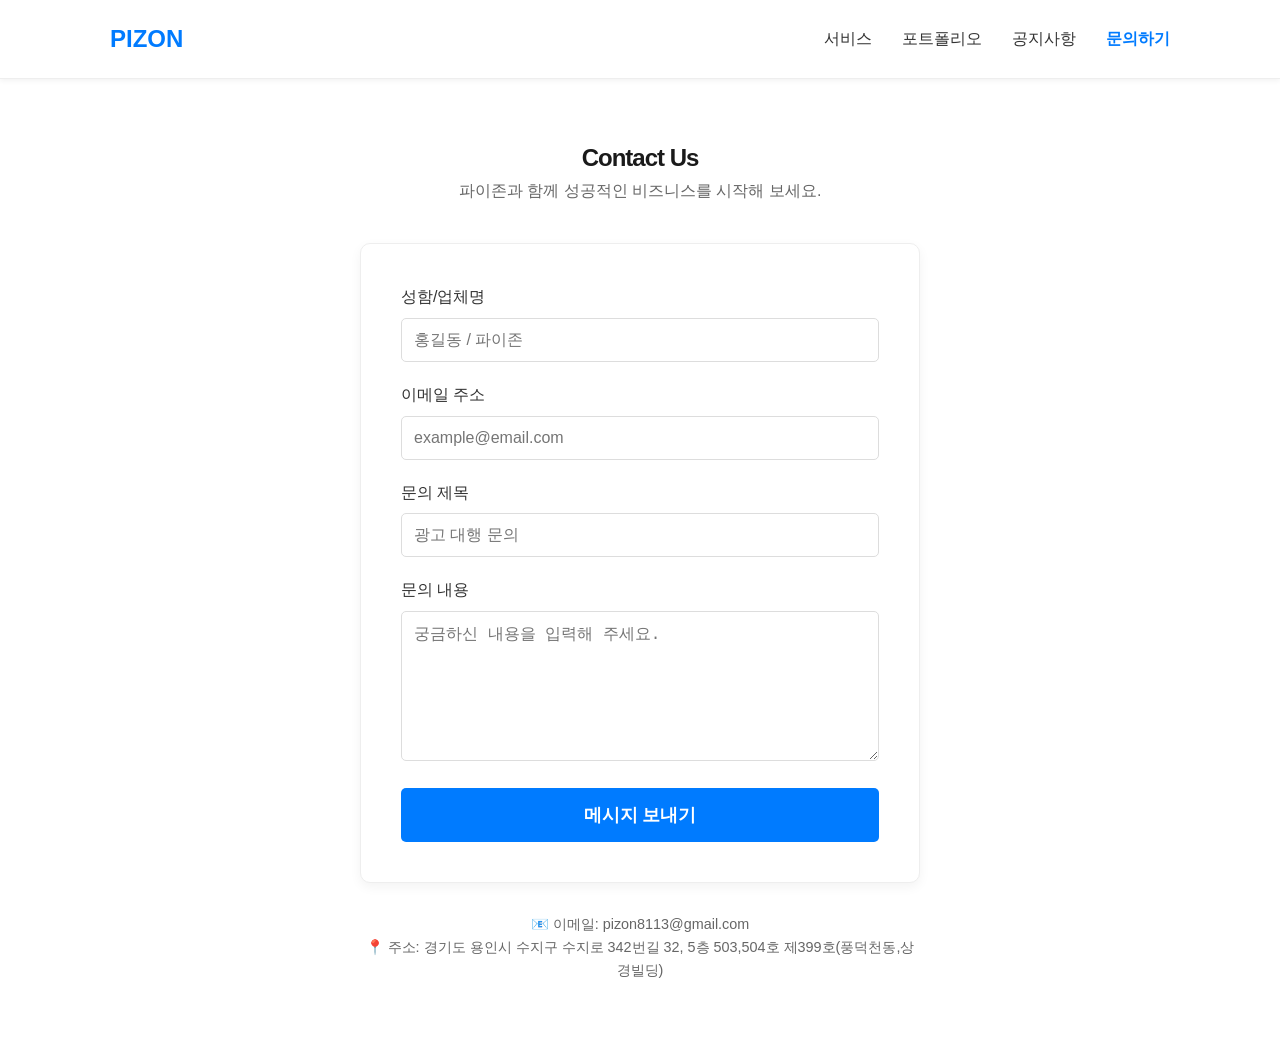
==== contact.html @ df96e18a "문의하기 최종 완료" ====
<!DOCTYPE html>
<html lang="ko">
<head>
    <meta charset="UTF-8">
    <meta name="viewport" content="width=device-width, initial-scale=1.0">
    <title>문의하기 - 파이존 주식회사</title>
    <link rel="stylesheet" href="style.css">
    <style>
        /* 네비게이션 스타일 */
        header { border-bottom: 1px solid #eee; padding: 20px 0; }
        nav { display: flex; justify-content: space-between; align-items: center; max-width: 1100px; margin: 0 auto; padding: 0 20px; }
        nav ul { display: flex; list-style: none; gap: 30px; margin: 0; padding: 0; }
        nav ul li a { text-decoration: none; color: #333; font-weight: 500; }
        nav ul li a.active { color: #007bff; font-weight: bold; }

        /* 문의하기 섹션 스타일 */
        .contact-section { max-width: 600px; margin: 60px auto; padding: 0 20px; text-align: center; }
        .contact-form { margin-top: 40px; text-align: left; background: #fff; border: 1px solid #eee; padding: 40px; border-radius: 10px; box-shadow: 0 4px 12px rgba(0,0,0,0.05); }
        .form-group { margin-bottom: 20px; }
        .form-group label { display: block; margin-bottom: 8px; font-weight: 500; color: #333; }
        .form-group input, .form-group textarea { width: 100%; padding: 12px; border: 1px solid #ddd; border-radius: 5px; font-size: 1rem; box-sizing: border-box; }
        .form-group textarea { height: 150px; resize: vertical; }
        
        .submit-btn { width: 100%; padding: 15px; background: #007bff; color: #fff; border: none; border-radius: 5px; font-size: 1.1rem; font-weight: bold; cursor: pointer; transition: background 0.3s; }
        .submit-btn:hover { background: #0056b3; }
        
        .info-box { margin-top: 30px; color: #666; font-size: 0.9rem; line-height: 1.6; }
    </style>
</head>
<body>
    <header>
        <nav>
            <div class="logo" style="font-weight: bold; font-size: 1.5rem; color: #007bff;">PIZON</div>
            <ul>
                <li><a href="index.html">서비스</a></li>
                <li><a href="portfolio.html">포트폴리오</a></li>
                <li><a href="notice.html">공지사항</a></li>
                <li><a href="contact.html" class="active">문의하기</a></li>
            </ul>
        </nav>
    </header>

    <section class="contact-section">
        <h1 style="letter-spacing: -1px;">Contact Us</h1>
        <p style="color: #666;">파이존과 함께 성공적인 비즈니스를 시작해 보세요.</p>

        <form class="contact-form" action="https://formspree.io/f/xvzwqybq" method="POST">
            <div class="form-group">
                <label for="name">성함/업체명</label>
                <input type="text" id="name" name="name" placeholder="홍길동 / 파이존" required>
            </div>
            <div class="form-group">
                <label for="email">이메일 주소</label>
                <input type="email" id="email" name="_replyto" placeholder="example@email.com" required>
            </div>
            <div class="form-group">
                <label for="subject">문의 제목</label>
                <input type="text" id="subject" name="subject" placeholder="광고 대행 문의" required>
            </div>
            <div class="form-group">
                <label for="message">문의 내용</label>
                <textarea id="message" name="message" placeholder="궁금하신 내용을 입력해 주세요." required></textarea>
            </div>
            <button type="submit" class="submit-btn">메시지 보내기</button>
        </form>

        <div class="info-box">
            <p>📧 이메일: pizon8113@gmail.com</p>
            <p>📍 주소: 경기도 용인시 수지구 수지로 342번길 32, 5층 503,504호 제399호(풍덕천동,상경빌딩)</p>
        </div>
    </section>
</body>
</html>
---- style.css ----
:root {
    --primary: #007bff;
    --dark: #1a1a1a;
    --light: #f8f9fa;
    --gray: #666;
}

* { margin: 0; padding: 0; box-sizing: border-box; }
body { font-family: 'Noto Sans KR', sans-serif; line-height: 1.6; color: var(--dark); }
.container { max-width: 1100px; margin: 0 auto; padding: 0 20px; }

/* Header & Nav */
header { background: #fff; padding: 20px 0; box-shadow: 0 2px 5px rgba(0,0,0,0.05); position: sticky; top: 0; z-index: 100; }
.header-flex { display: flex; justify-content: space-between; align-items: center; }
.logo { font-size: 24px; font-weight: 700; color: var(--primary); text-decoration: none; }
nav ul { display: flex; list-style: none; gap: 20px; }
nav a { text-decoration: none; color: var(--dark); font-weight: 500; }
nav a:hover { color: var(--primary); }

/* Common Sections */
section { padding: 80px 0; }
h2 { font-size: 32px; text-align: center; margin-bottom: 40px; }
.btn { display: inline-block; padding: 12px 30px; border-radius: 5px; text-decoration: none; cursor: pointer; }
.btn-primary { background: var(--primary); color: #fff; }

/* Footer */
footer { background: #333; color: #fff; padding: 40px 0; font-size: 14px; }
.footer-grid { display: grid; grid-template-columns: 1fr 1fr; gap: 20px; }
.footer-right { text-align: right; }
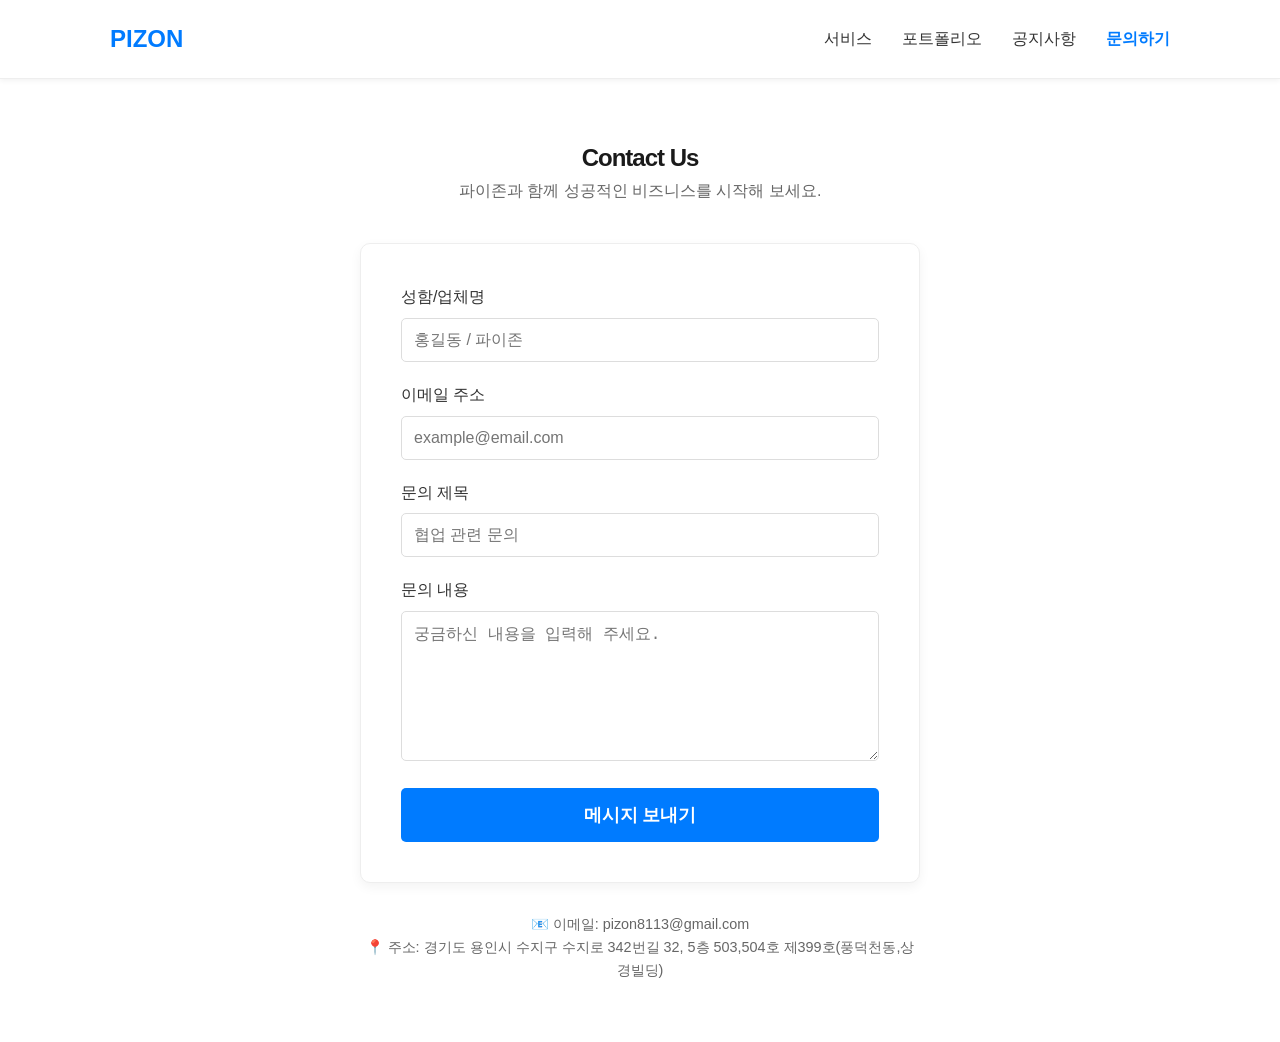
==== commit 68434168: "문의하기 최종본 완료" ====
--- a/contact.html
+++ b/contact.html
@@ -55,7 +55,7 @@
             </div>
             <div class="form-group">
                 <label for="subject">문의 제목</label>
-                <input type="text" id="subject" name="subject" placeholder="광고 대행 문의" required>
+                <input type="text" id="subject" name="subject" placeholder="협업 관련 문의" required>
             </div>
             <div class="form-group">
                 <label for="message">문의 내용</label>
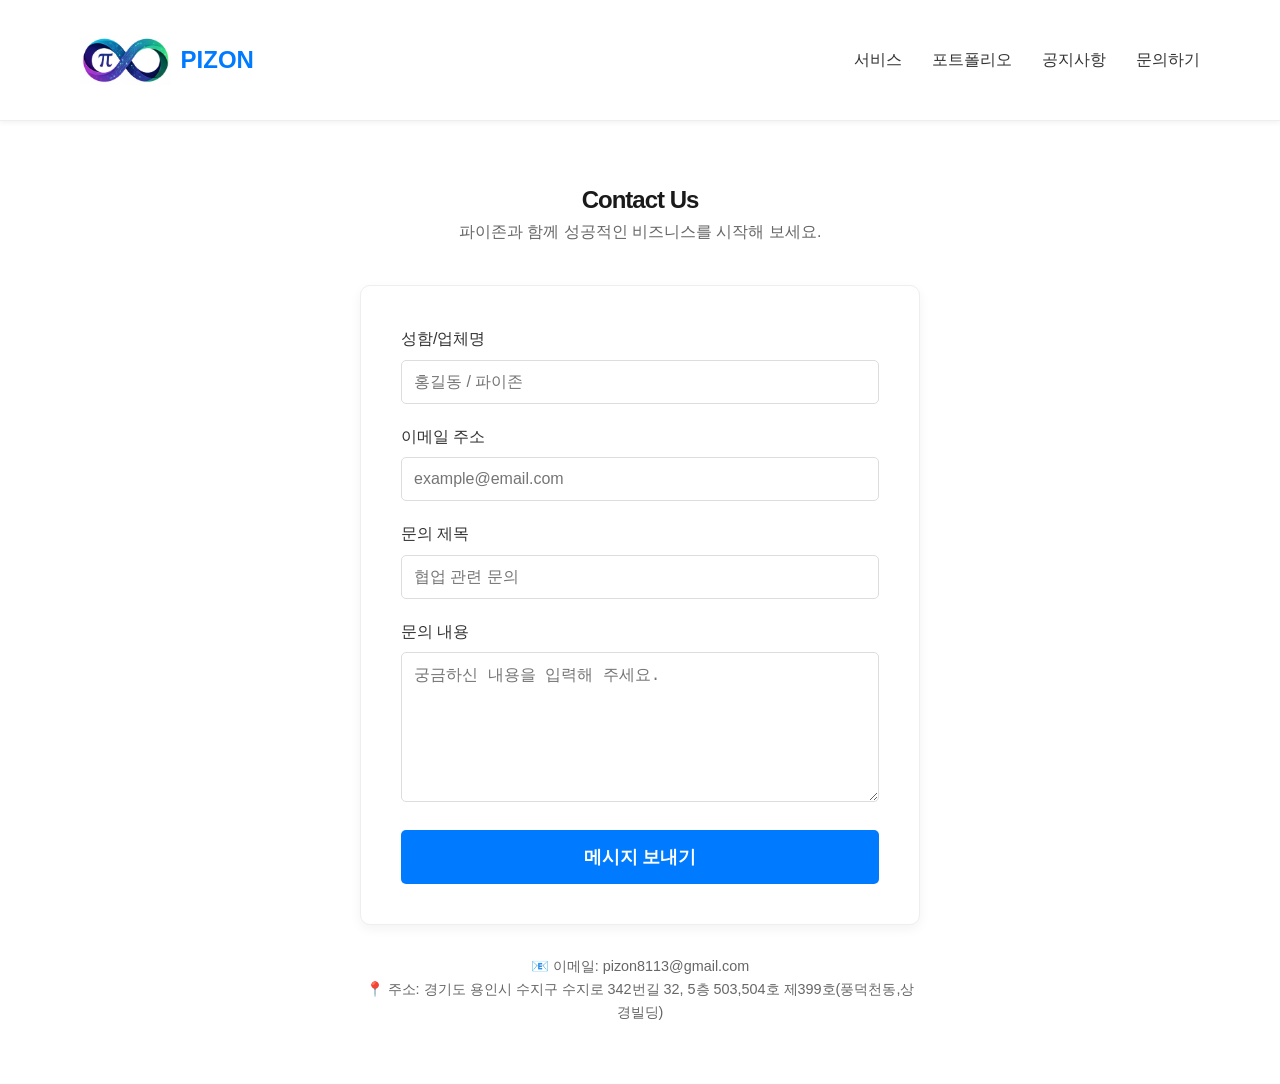
==== commit c8a5a635: "메뉴 로고 수정" ====
--- a/contact.html
+++ b/contact.html
@@ -29,16 +29,21 @@
 </head>
 <body>
     <header>
-        <nav>
-            <div class="logo" style="font-weight: bold; font-size: 1.5rem; color: #007bff;">PIZON</div>
-            <ul>
-                <li><a href="index.html">서비스</a></li>
-                <li><a href="portfolio.html">포트폴리오</a></li>
-                <li><a href="notice.html">공지사항</a></li>
-                <li><a href="contact.html" class="active">문의하기</a></li>
-            </ul>
-        </nav>
-    </header>
+    <div class="nav-container" style="max-width: 1200px; margin: 0 auto; display: flex; justify-content: space-between; align-items: center; padding: 15px 40px;">
+        <a href="index.html" class="logo-link" style="display: flex; align-items: center; text-decoration: none;">
+            <img src="images/logo.png" alt="파이존 로고" style="height: 50px; width: auto;"> 
+            <span style="font-weight: bold; font-size: 1.5rem; color: #007bff; margin-left: 10px;">PIZON</span>
+        </a>
+        
+        <ul class="nav-menu" style="display: flex; gap: 30px; list-style: none; margin: 0; padding: 0;">
+            <li><a href="index.html" style="text-decoration: none; color: #333;">서비스</a></li>
+            <li><a href="portfolio.html" style="text-decoration: none; color: #333;">포트폴리오</a></li>
+            <li><a href="notice.html" style="text-decoration: none; color: #333;">공지사항</a></li>
+            <li><a href="contact.html" style="text-decoration: none; color: #333;">문의하기</a></li>
+        </ul>
+    </div>
+</header>
+
 
     <section class="contact-section">
         <h1 style="letter-spacing: -1px;">Contact Us</h1>
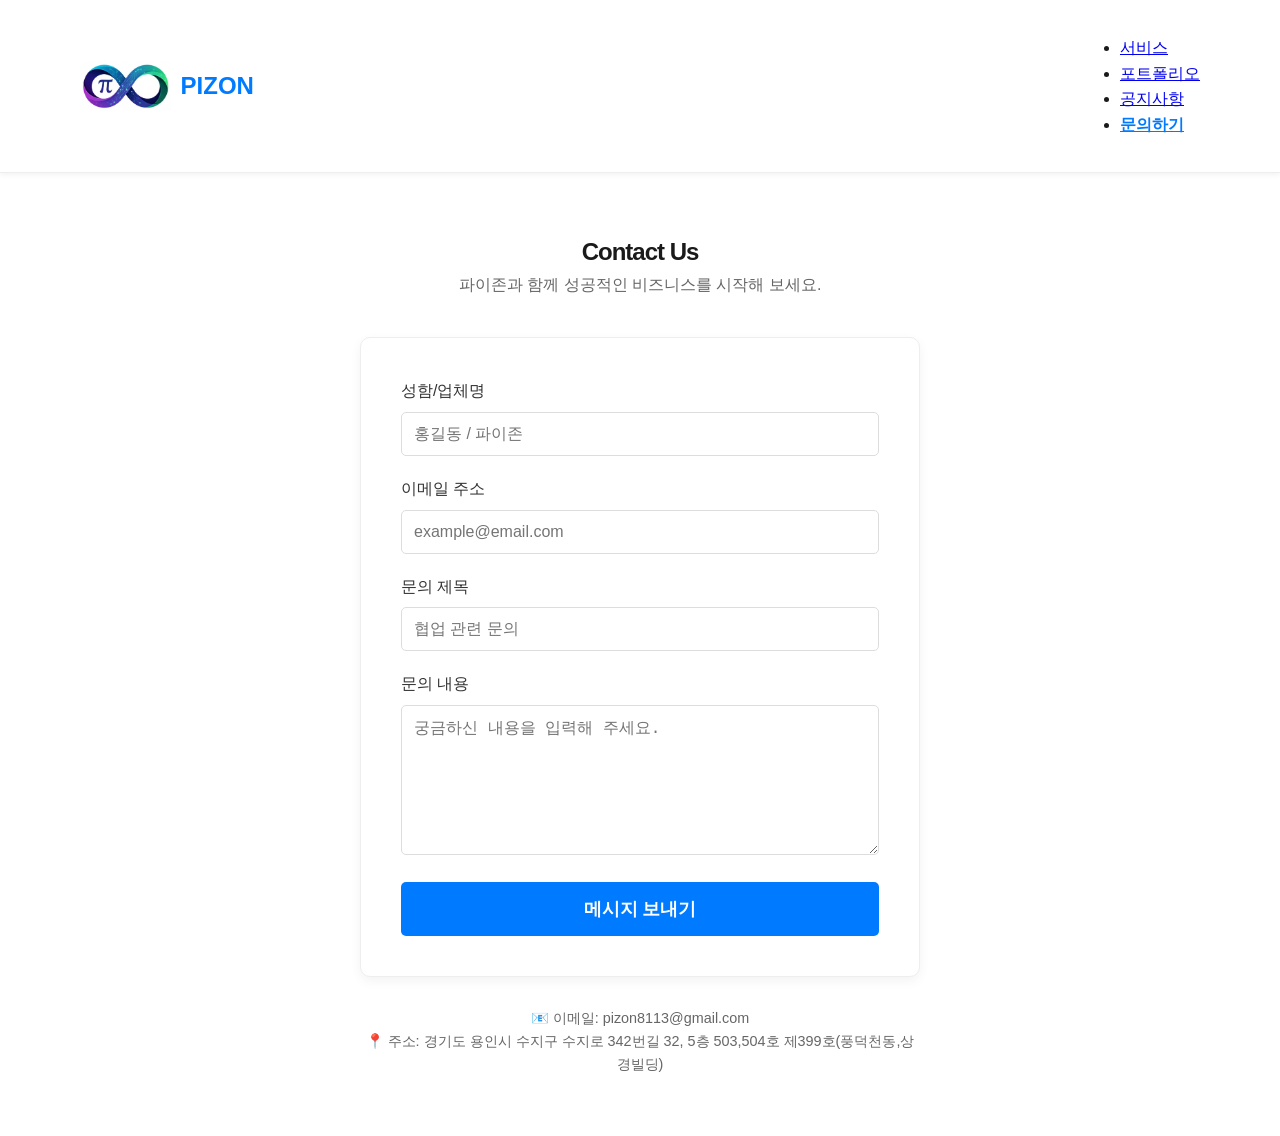
==== commit 3913caeb: "메뉴 수정 완료" ====
--- a/contact.html
+++ b/contact.html
@@ -35,12 +35,12 @@
             <span style="font-weight: bold; font-size: 1.5rem; color: #007bff; margin-left: 10px;">PIZON</span>
         </a>
         
-        <ul class="nav-menu" style="display: flex; gap: 30px; list-style: none; margin: 0; padding: 0;">
-            <li><a href="index.html" style="text-decoration: none; color: #333;">서비스</a></li>
-            <li><a href="portfolio.html" style="text-decoration: none; color: #333;">포트폴리오</a></li>
-            <li><a href="notice.html" style="text-decoration: none; color: #333;">공지사항</a></li>
-            <li><a href="contact.html" style="text-decoration: none; color: #333;">문의하기</a></li>
-        </ul>
+        <ul class="nav-menu">
+    <li><a href="index.html">서비스</a></li>
+    <li><a href="portfolio.html">포트폴리오</a></li>
+    <li><a href="notice.html">공지사항</a></li>
+    <li><a href="notice.html" class="active" style="color: #007bff; font-weight: bold;">문의하기</a></li> 
+</ul>
     </div>
 </header>
 
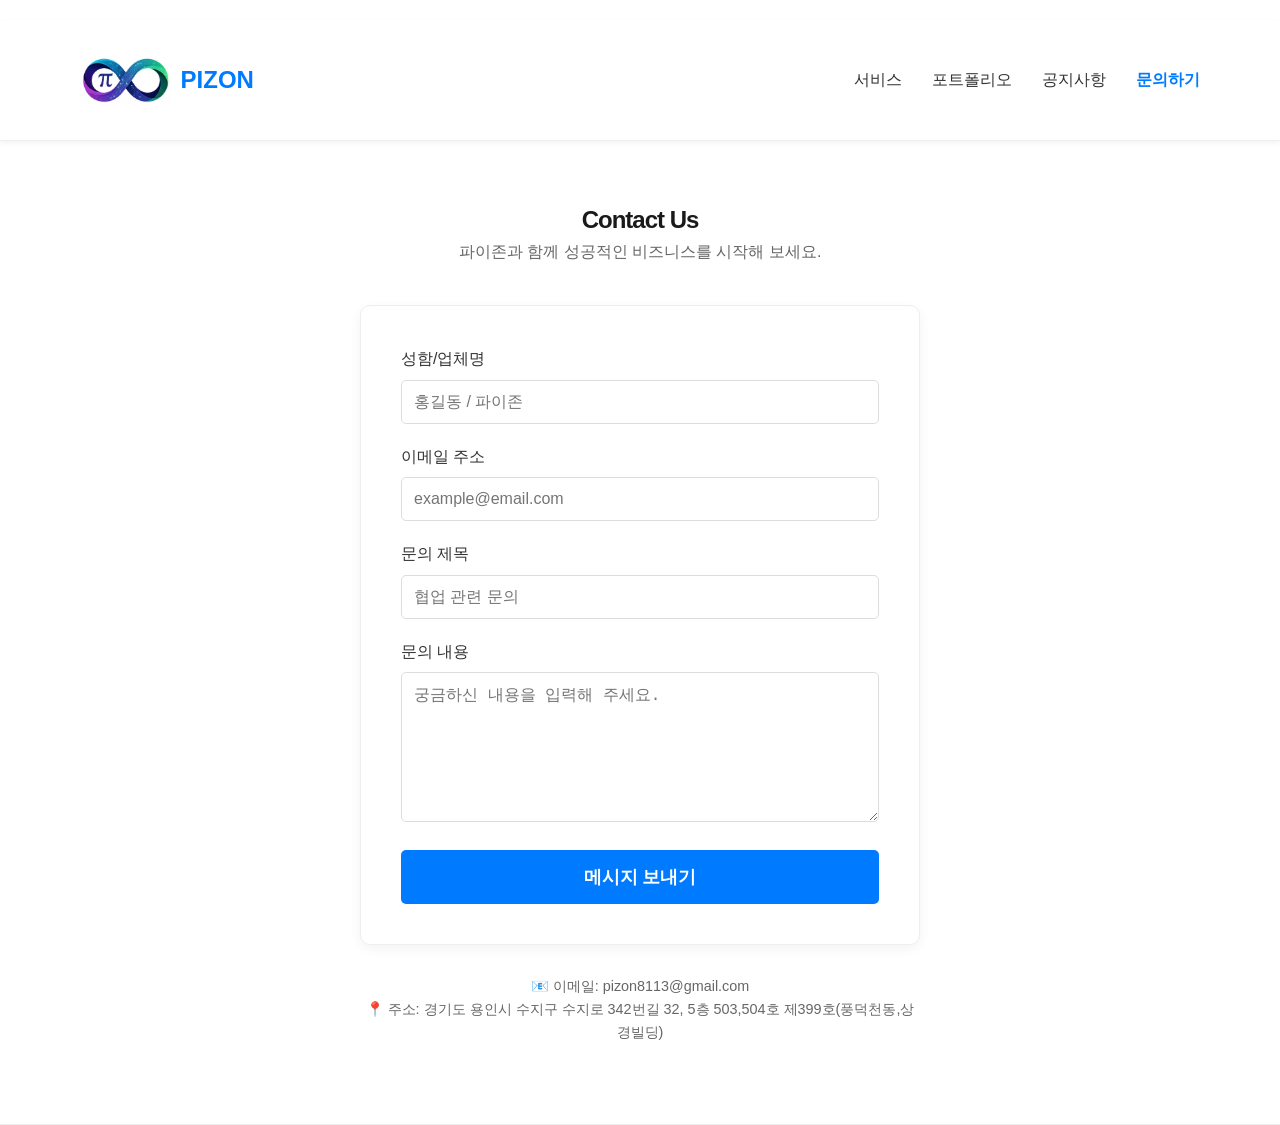
==== commit cb4f4a1f: "포트폴리오 수정 상태" ====
--- a/contact.html
+++ b/contact.html
@@ -29,20 +29,23 @@
 </head>
 <body>
     <header>
-    <div class="nav-container" style="max-width: 1200px; margin: 0 auto; display: flex; justify-content: space-between; align-items: center; padding: 15px 40px;">
-        <a href="index.html" class="logo-link" style="display: flex; align-items: center; text-decoration: none;">
-            <img src="images/logo.png" alt="파이존 로고" style="height: 50px; width: auto;"> 
-            <span style="font-weight: bold; font-size: 1.5rem; color: #007bff; margin-left: 10px;">PIZON</span>
-        </a>
-        
-        <ul class="nav-menu">
-    <li><a href="index.html">서비스</a></li>
-    <li><a href="portfolio.html">포트폴리오</a></li>
-    <li><a href="notice.html">공지사항</a></li>
-    <li><a href="notice.html" class="active" style="color: #007bff; font-weight: bold;">문의하기</a></li> 
-</ul>
-    </div>
-</header>
+        <header style="width: 100%; background: #fff; border-bottom: 1px solid #eee; position: sticky; top: 0; z-index: 1000;">
+        <div class="nav-container" style="max-width: 1200px; margin: 0 auto; display: flex; justify-content: space-between; align-items: center; padding: 15px 40px;">
+            <a href="index.html" style="display: flex; align-items: center; text-decoration: none;">
+                <img src="images/logo.png" alt="파이존 로고" style="height: 50px; width: auto;"> 
+                <span style="font-weight: bold; font-size: 1.5rem; color: #007bff; margin-left: 10px;">PIZON</span>
+            </a>
+            
+            <ul class="nav-menu" style="display: flex; gap: 30px; list-style: none; margin: 0; padding: 0;">
+                <li><a href="index.html" style="text-decoration: none; color: #333;">서비스</a></li>
+                <li><a href="portfolio.html" style="text-decoration: none; color: #333;">포트폴리오</a></li>
+                <li><a href="notice.html" style="text-decoration: none; color: #333;">공지사항</a></li>
+                <li><a href="contact.html" style="text-decoration: none; color: #007bff; font-weight: bold;">문의하기</a></li>
+            </ul>
+        </div>
+    </header>
+
+
 
 
     <section class="contact-section">
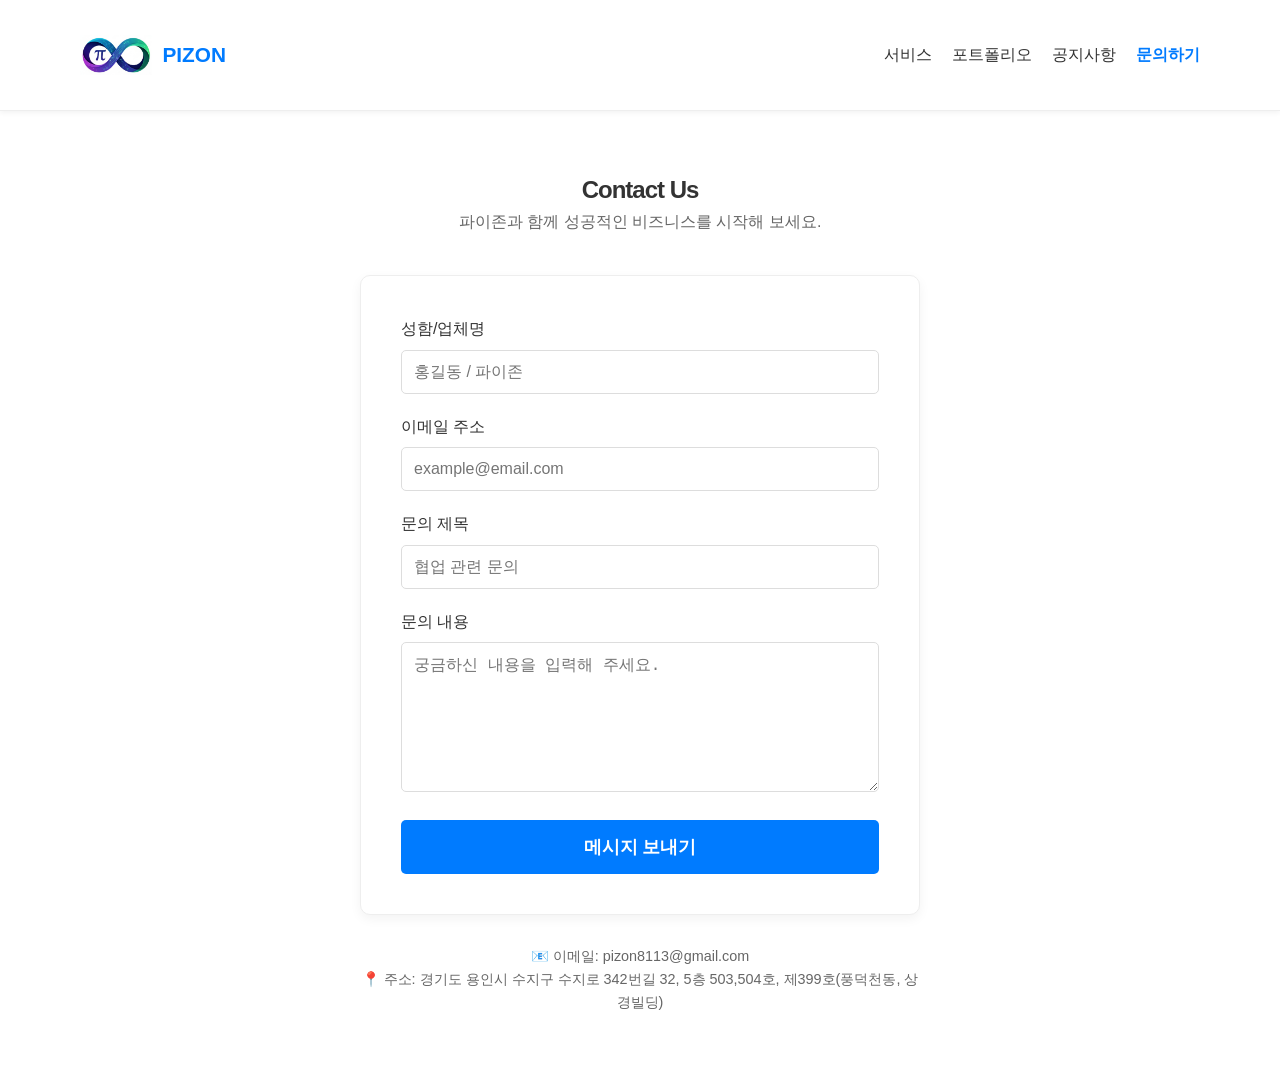
==== commit ee35c1d9: "fix contact" ====
--- a/contact.html
+++ b/contact.html
@@ -3,22 +3,45 @@
 <head>
     <meta charset="UTF-8">
     <meta name="viewport" content="width=device-width, initial-scale=1.0">
+    <meta name="color-scheme" content="light only">
+    <meta name="supported-color-schemes" content="light">
     <title>문의하기 - 파이존 주식회사</title>
     <link rel="stylesheet" href="style.css">
     <style>
+        /* 1. 배경색 강제 지정 (가장 중요) */
+        html, body { 
+            background-color: #ffffff !important; 
+            color: #333333;
+            margin: 0;
+            padding: 0;
+        }
+
         /* 네비게이션 스타일 */
-        header { border-bottom: 1px solid #eee; padding: 20px 0; }
+        header { 
+            width: 100%; 
+            background: #ffffff !important; /* 헤더 배경도 흰색 확정 */
+            border-bottom: 1px solid #eee; 
+            position: sticky; 
+            top: 0; 
+            z-index: 1000; 
+        }
+        
+        /* 모바일 대응을 위한 미디어 쿼리 추가 */
+        @media (max-width: 768px) {
+            .nav-menu { display: none !important; } /* 모바일에서 메뉴가 겹치면 숨김 처리 */
+            .contact-section { margin: 30px auto; }
+            .contact-form { padding: 20px; }
+        }
+
         nav { display: flex; justify-content: space-between; align-items: center; max-width: 1100px; margin: 0 auto; padding: 0 20px; }
-        nav ul { display: flex; list-style: none; gap: 30px; margin: 0; padding: 0; }
-        nav ul li a { text-decoration: none; color: #333; font-weight: 500; }
-        nav ul li a.active { color: #007bff; font-weight: bold; }
-
+        .nav-container { max-width: 1200px; margin: 0 auto; display: flex; justify-content: space-between; align-items: center; padding: 15px 40px; }
+        
         /* 문의하기 섹션 스타일 */
         .contact-section { max-width: 600px; margin: 60px auto; padding: 0 20px; text-align: center; }
         .contact-form { margin-top: 40px; text-align: left; background: #fff; border: 1px solid #eee; padding: 40px; border-radius: 10px; box-shadow: 0 4px 12px rgba(0,0,0,0.05); }
         .form-group { margin-bottom: 20px; }
         .form-group label { display: block; margin-bottom: 8px; font-weight: 500; color: #333; }
-        .form-group input, .form-group textarea { width: 100%; padding: 12px; border: 1px solid #ddd; border-radius: 5px; font-size: 1rem; box-sizing: border-box; }
+        .form-group input, .form-group textarea { width: 100%; padding: 12px; border: 1px solid #ddd; border-radius: 5px; font-size: 1rem; box-sizing: border-box; background-color: #fff; color: #000; }
         .form-group textarea { height: 150px; resize: vertical; }
         
         .submit-btn { width: 100%; padding: 15px; background: #007bff; color: #fff; border: none; border-radius: 5px; font-size: 1.1rem; font-weight: bold; cursor: pointer; transition: background 0.3s; }
@@ -29,14 +52,13 @@
 </head>
 <body>
     <header>
-        <header style="width: 100%; background: #fff; border-bottom: 1px solid #eee; position: sticky; top: 0; z-index: 1000;">
-        <div class="nav-container" style="max-width: 1200px; margin: 0 auto; display: flex; justify-content: space-between; align-items: center; padding: 15px 40px;">
+        <div class="nav-container">
             <a href="index.html" style="display: flex; align-items: center; text-decoration: none;">
-                <img src="images/logo.png" alt="파이존 로고" style="height: 50px; width: auto;"> 
-                <span style="font-weight: bold; font-size: 1.5rem; color: #007bff; margin-left: 10px;">PIZON</span>
+                <img src="images/logo.png" alt="파이존 로고" style="height: 40px; width: auto;"> 
+                <span style="font-weight: bold; font-size: 1.3rem; color: #007bff; margin-left: 10px;">PIZON</span>
             </a>
             
-            <ul class="nav-menu" style="display: flex; gap: 30px; list-style: none; margin: 0; padding: 0;">
+            <ul class="nav-menu" style="display: flex; gap: 20px; list-style: none; margin: 0; padding: 0;">
                 <li><a href="index.html" style="text-decoration: none; color: #333;">서비스</a></li>
                 <li><a href="portfolio.html" style="text-decoration: none; color: #333;">포트폴리오</a></li>
                 <li><a href="notice.html" style="text-decoration: none; color: #333;">공지사항</a></li>
@@ -44,9 +66,6 @@
             </ul>
         </div>
     </header>
-
-
-
 
     <section class="contact-section">
         <h1 style="letter-spacing: -1px;">Contact Us</h1>
@@ -74,8 +93,8 @@
 
         <div class="info-box">
             <p>📧 이메일: pizon8113@gmail.com</p>
-            <p>📍 주소: 경기도 용인시 수지구 수지로 342번길 32, 5층 503,504호 제399호(풍덕천동,상경빌딩)</p>
+            <p>📍 주소: 경기도 용인시 수지구 수지로 342번길 32, 5층 503,504호, 제399호(풍덕천동, 상경빌딩)</p>
         </div>
     </section>
 </body>
-</html>
+</html>
--- a/style.css
+++ b/style.css
@@ -6,7 +6,8 @@
 }
 
 * { margin: 0; padding: 0; box-sizing: border-box; }
-body { font-family: 'Noto Sans KR', sans-serif; line-height: 1.6; color: var(--dark); }
+body { font-family: 'Noto Sans KR', sans-serif; line-height: 1.6; color: var(--dark);
+background-color: #ffffff; }
 .container { max-width: 1100px; margin: 0 auto; padding: 0 20px; }
 
 /* Header & Nav */
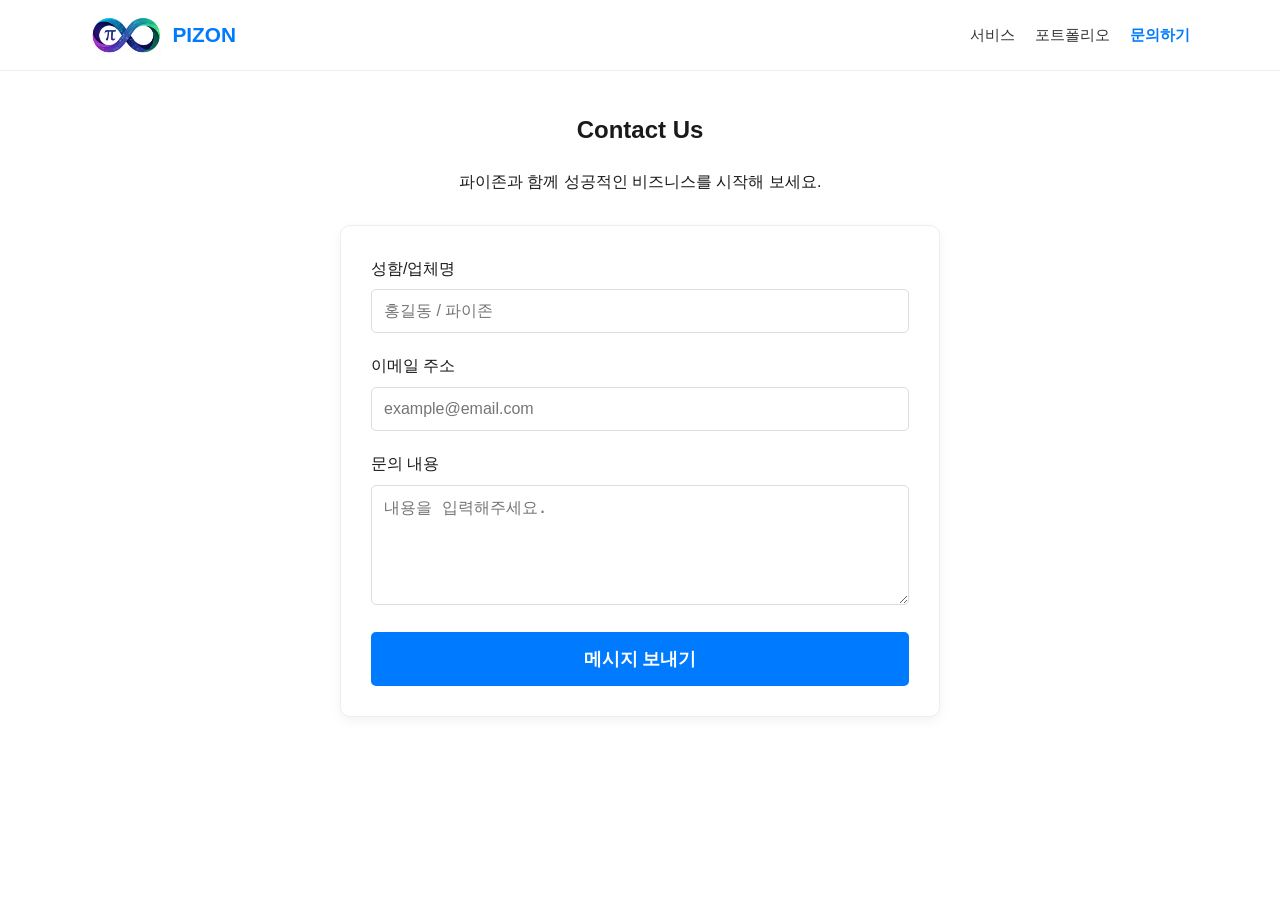
==== commit c2d740e8: "final contact" ====
--- a/contact.html
+++ b/contact.html
@@ -2,99 +2,118 @@
 <html lang="ko">
 <head>
     <meta charset="UTF-8">
-    <meta name="viewport" content="width=device-width, initial-scale=1.0">
+    <meta name="viewport" content="width=device-width, initial-scale=1.0, maximum-scale=1.0, user-scalable=no">
     <meta name="color-scheme" content="light only">
-    <meta name="supported-color-schemes" content="light">
     <title>문의하기 - 파이존 주식회사</title>
-    <link rel="stylesheet" href="style.css">
     <style>
-        /* 1. 배경색 강제 지정 (가장 중요) */
-        html, body { 
-            background-color: #ffffff !important; 
-            color: #333333;
-            margin: 0;
-            padding: 0;
+        /* 1. 기본 배경색 및 폰트 설정 */
+        :root {
+            --primary: #007bff;
+            --dark: #1a1a1a;
+            --light: #f8f9fa;
         }
 
-        /* 네비게이션 스타일 */
+        html, body { 
+            margin: 0; 
+            padding: 0; 
+            background-color: #ffffff !important; /* 배경색 강제 고정 */
+            color: var(--dark);
+            font-family: 'Noto Sans KR', sans-serif;
+            line-height: 1.6;
+            -webkit-text-size-adjust: none;
+        }
+
+        /* 2. 헤더 정리 (중첩 제거) */
         header { 
             width: 100%; 
-            background: #ffffff !important; /* 헤더 배경도 흰색 확정 */
+            background: #ffffff !important; 
             border-bottom: 1px solid #eee; 
             position: sticky; 
             top: 0; 
             z-index: 1000; 
         }
-        
-        /* 모바일 대응을 위한 미디어 쿼리 추가 */
-        @media (max-width: 768px) {
-            .nav-menu { display: none !important; } /* 모바일에서 메뉴가 겹치면 숨김 처리 */
-            .contact-section { margin: 30px auto; }
-            .contact-form { padding: 20px; }
+
+        .nav-container { 
+            max-width: 1100px; 
+            margin: 0 auto; 
+            display: flex; 
+            justify-content: space-between; 
+            align-items: center; 
+            padding: 15px 20px; 
         }
 
-        nav { display: flex; justify-content: space-between; align-items: center; max-width: 1100px; margin: 0 auto; padding: 0 20px; }
-        .nav-container { max-width: 1200px; margin: 0 auto; display: flex; justify-content: space-between; align-items: center; padding: 15px 40px; }
-        
-        /* 문의하기 섹션 스타일 */
-        .contact-section { max-width: 600px; margin: 60px auto; padding: 0 20px; text-align: center; }
-        .contact-form { margin-top: 40px; text-align: left; background: #fff; border: 1px solid #eee; padding: 40px; border-radius: 10px; box-shadow: 0 4px 12px rgba(0,0,0,0.05); }
+        .nav-menu { display: flex; gap: 20px; list-style: none; margin: 0; padding: 0; }
+        .nav-menu a { text-decoration: none; color: #333; font-size: 0.95rem; }
+
+        /* 3. 섹션 및 폼 스타일 */
+        .contact-section { max-width: 600px; margin: 40px auto; padding: 0 20px; text-align: center; }
+        .contact-form { 
+            margin-top: 30px; 
+            text-align: left; 
+            background: #ffffff; 
+            border: 1px solid #eee; 
+            padding: 30px; 
+            border-radius: 10px; 
+            box-shadow: 0 4px 12px rgba(0,0,0,0.05); 
+        }
+
         .form-group { margin-bottom: 20px; }
-        .form-group label { display: block; margin-bottom: 8px; font-weight: 500; color: #333; }
-        .form-group input, .form-group textarea { width: 100%; padding: 12px; border: 1px solid #ddd; border-radius: 5px; font-size: 1rem; box-sizing: border-box; background-color: #fff; color: #000; }
-        .form-group textarea { height: 150px; resize: vertical; }
-        
-        .submit-btn { width: 100%; padding: 15px; background: #007bff; color: #fff; border: none; border-radius: 5px; font-size: 1.1rem; font-weight: bold; cursor: pointer; transition: background 0.3s; }
-        .submit-btn:hover { background: #0056b3; }
-        
-        .info-box { margin-top: 30px; color: #666; font-size: 0.9rem; line-height: 1.6; }
+        .form-group label { display: block; margin-bottom: 8px; font-weight: 500; }
+        .form-group input, .form-group textarea { 
+            width: 100%; padding: 12px; border: 1px solid #ddd; border-radius: 5px; 
+            font-size: 16px; /* 모바일 줌 방지를 위해 16px 권장 */
+            box-sizing: border-box;
+            background-color: #ffffff !important;
+            color: #000000 !important;
+        }
+
+        .submit-btn { 
+            width: 100%; padding: 15px; background: var(--primary); color: #fff; 
+            border: none; border-radius: 5px; font-size: 1.1rem; font-weight: bold; cursor: pointer; 
+        }
+
+        /* 4. 모바일 대응 (반응형) */
+        @media (max-width: 768px) {
+            .nav-menu { display: none; } /* 모바일에서 메뉴 숨김 (필요시 햄버거 메뉴로 대체) */
+            .contact-section { margin: 20px auto; }
+            .contact-form { padding: 20px; border: none; box-shadow: none; }
+        }
     </style>
 </head>
 <body>
     <header>
         <div class="nav-container">
             <a href="index.html" style="display: flex; align-items: center; text-decoration: none;">
-                <img src="images/logo.png" alt="파이존 로고" style="height: 40px; width: auto;"> 
-                <span style="font-weight: bold; font-size: 1.3rem; color: #007bff; margin-left: 10px;">PIZON</span>
+                <img src="images/logo.png" alt="로고" style="height: 40px; width: auto;"> 
+                <span style="font-weight: bold; font-size: 1.3rem; color: var(--primary); margin-left: 10px;">PIZON</span>
             </a>
-            
-            <ul class="nav-menu" style="display: flex; gap: 20px; list-style: none; margin: 0; padding: 0;">
-                <li><a href="index.html" style="text-decoration: none; color: #333;">서비스</a></li>
-                <li><a href="portfolio.html" style="text-decoration: none; color: #333;">포트폴리오</a></li>
-                <li><a href="notice.html" style="text-decoration: none; color: #333;">공지사항</a></li>
-                <li><a href="contact.html" style="text-decoration: none; color: #007bff; font-weight: bold;">문의하기</a></li>
+            <ul class="nav-menu">
+                <li><a href="index.html">서비스</a></li>
+                <li><a href="portfolio.html">포트폴리오</a></li>
+                <li><a href="contact.html" style="color: var(--primary); font-weight: bold;">문의하기</a></li>
             </ul>
         </div>
     </header>
 
     <section class="contact-section">
-        <h1 style="letter-spacing: -1px;">Contact Us</h1>
-        <p style="color: #666;">파이존과 함께 성공적인 비즈니스를 시작해 보세요.</p>
+        <h1>Contact Us</h1>
+        <p>파이존과 함께 성공적인 비즈니스를 시작해 보세요.</p>
 
         <form class="contact-form" action="https://formspree.io/f/xvzwqybq" method="POST">
             <div class="form-group">
-                <label for="name">성함/업체명</label>
-                <input type="text" id="name" name="name" placeholder="홍길동 / 파이존" required>
+                <label>성함/업체명</label>
+                <input type="text" name="name" placeholder="홍길동 / 파이존" required>
             </div>
             <div class="form-group">
-                <label for="email">이메일 주소</label>
-                <input type="email" id="email" name="_replyto" placeholder="example@email.com" required>
+                <label>이메일 주소</label>
+                <input type="email" name="_replyto" placeholder="example@email.com" required>
             </div>
             <div class="form-group">
-                <label for="subject">문의 제목</label>
-                <input type="text" id="subject" name="subject" placeholder="협업 관련 문의" required>
-            </div>
-            <div class="form-group">
-                <label for="message">문의 내용</label>
-                <textarea id="message" name="message" placeholder="궁금하신 내용을 입력해 주세요." required></textarea>
+                <label>문의 내용</label>
+                <textarea name="message" style="height:120px;" placeholder="내용을 입력해주세요." required></textarea>
             </div>
             <button type="submit" class="submit-btn">메시지 보내기</button>
         </form>
-
-        <div class="info-box">
-            <p>📧 이메일: pizon8113@gmail.com</p>
-            <p>📍 주소: 경기도 용인시 수지구 수지로 342번길 32, 5층 503,504호, 제399호(풍덕천동, 상경빌딩)</p>
-        </div>
     </section>
 </body>
 </html>
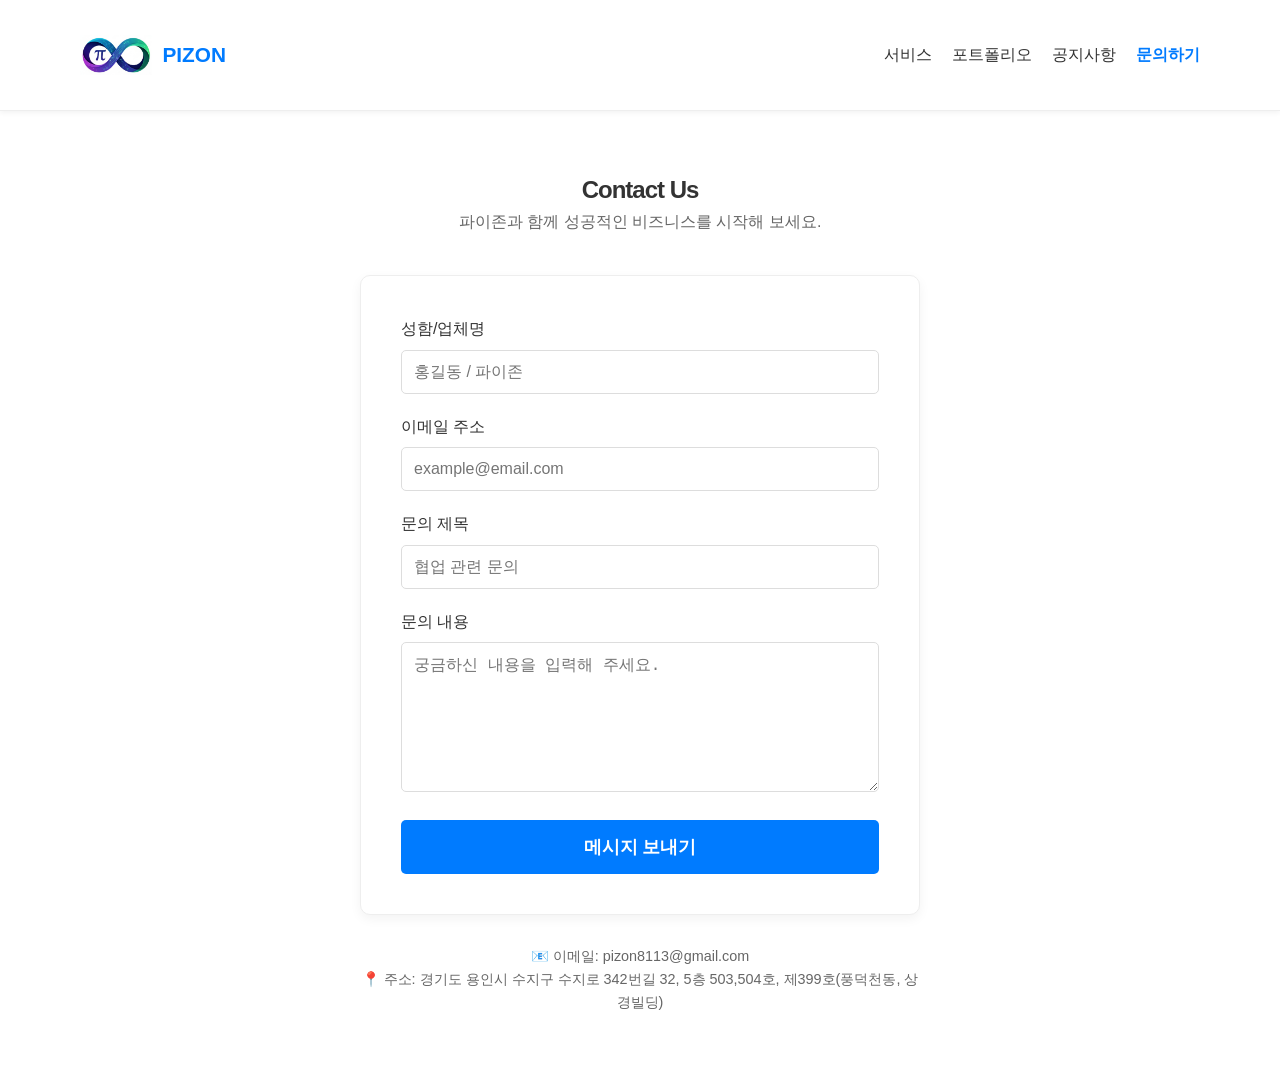
==== commit b6089ad4: "fix contact all" ====
--- a/contact.html
+++ b/contact.html
@@ -2,118 +2,99 @@
 <html lang="ko">
 <head>
     <meta charset="UTF-8">
-    <meta name="viewport" content="width=device-width, initial-scale=1.0, maximum-scale=1.0, user-scalable=no">
+    <meta name="viewport" content="width=device-width, initial-scale=1.0">
     <meta name="color-scheme" content="light only">
+    <meta name="supported-color-schemes" content="light">
     <title>문의하기 - 파이존 주식회사</title>
+    <link rel="stylesheet" href="style.css">
     <style>
-        /* 1. 기본 배경색 및 폰트 설정 */
-        :root {
-            --primary: #007bff;
-            --dark: #1a1a1a;
-            --light: #f8f9fa;
+        /* 1. 배경색 강제 지정 (가장 중요) */
+        html, body { 
+            background-color: #ffffff !important; 
+            color: #333333;
+            margin: 0;
+            padding: 0;
         }
 
-        html, body { 
-            margin: 0; 
-            padding: 0; 
-            background-color: #ffffff !important; /* 배경색 강제 고정 */
-            color: var(--dark);
-            font-family: 'Noto Sans KR', sans-serif;
-            line-height: 1.6;
-            -webkit-text-size-adjust: none;
-        }
-
-        /* 2. 헤더 정리 (중첩 제거) */
+        /* 네비게이션 스타일 */
         header { 
             width: 100%; 
-            background: #ffffff !important; 
+            background: #ffffff !important; /* 헤더 배경도 흰색 확정 */
             border-bottom: 1px solid #eee; 
             position: sticky; 
             top: 0; 
             z-index: 1000; 
         }
-
-        .nav-container { 
-            max-width: 1100px; 
-            margin: 0 auto; 
-            display: flex; 
-            justify-content: space-between; 
-            align-items: center; 
-            padding: 15px 20px; 
+        
+        /* 모바일 대응을 위한 미디어 쿼리 추가 */
+        @media (max-width: 768px) {
+            .nav-menu { display: none !important; } /* 모바일에서 메뉴가 겹치면 숨김 처리 */
+            .contact-section { margin: 30px auto; }
+            .contact-form { padding: 20px; }
         }
 
-        .nav-menu { display: flex; gap: 20px; list-style: none; margin: 0; padding: 0; }
-        .nav-menu a { text-decoration: none; color: #333; font-size: 0.95rem; }
-
-        /* 3. 섹션 및 폼 스타일 */
-        .contact-section { max-width: 600px; margin: 40px auto; padding: 0 20px; text-align: center; }
-        .contact-form { 
-            margin-top: 30px; 
-            text-align: left; 
-            background: #ffffff; 
-            border: 1px solid #eee; 
-            padding: 30px; 
-            border-radius: 10px; 
-            box-shadow: 0 4px 12px rgba(0,0,0,0.05); 
-        }
-
+        nav { display: flex; justify-content: space-between; align-items: center; max-width: 1100px; margin: 0 auto; padding: 0 20px; }
+        .nav-container { max-width: 1200px; margin: 0 auto; display: flex; justify-content: space-between; align-items: center; padding: 15px 40px; }
+        
+        /* 문의하기 섹션 스타일 */
+        .contact-section { max-width: 600px; margin: 60px auto; padding: 0 20px; text-align: center; }
+        .contact-form { margin-top: 40px; text-align: left; background: #fff; border: 1px solid #eee; padding: 40px; border-radius: 10px; box-shadow: 0 4px 12px rgba(0,0,0,0.05); }
         .form-group { margin-bottom: 20px; }
-        .form-group label { display: block; margin-bottom: 8px; font-weight: 500; }
-        .form-group input, .form-group textarea { 
-            width: 100%; padding: 12px; border: 1px solid #ddd; border-radius: 5px; 
-            font-size: 16px; /* 모바일 줌 방지를 위해 16px 권장 */
-            box-sizing: border-box;
-            background-color: #ffffff !important;
-            color: #000000 !important;
-        }
-
-        .submit-btn { 
-            width: 100%; padding: 15px; background: var(--primary); color: #fff; 
-            border: none; border-radius: 5px; font-size: 1.1rem; font-weight: bold; cursor: pointer; 
-        }
-
-        /* 4. 모바일 대응 (반응형) */
-        @media (max-width: 768px) {
-            .nav-menu { display: none; } /* 모바일에서 메뉴 숨김 (필요시 햄버거 메뉴로 대체) */
-            .contact-section { margin: 20px auto; }
-            .contact-form { padding: 20px; border: none; box-shadow: none; }
-        }
+        .form-group label { display: block; margin-bottom: 8px; font-weight: 500; color: #333; }
+        .form-group input, .form-group textarea { width: 100%; padding: 12px; border: 1px solid #ddd; border-radius: 5px; font-size: 1rem; box-sizing: border-box; background-color: #fff; color: #000; }
+        .form-group textarea { height: 150px; resize: vertical; }
+        
+        .submit-btn { width: 100%; padding: 15px; background: #007bff; color: #fff; border: none; border-radius: 5px; font-size: 1.1rem; font-weight: bold; cursor: pointer; transition: background 0.3s; }
+        .submit-btn:hover { background: #0056b3; }
+        
+        .info-box { margin-top: 30px; color: #666; font-size: 0.9rem; line-height: 1.6; }
     </style>
 </head>
 <body>
     <header>
         <div class="nav-container">
             <a href="index.html" style="display: flex; align-items: center; text-decoration: none;">
-                <img src="images/logo.png" alt="로고" style="height: 40px; width: auto;"> 
-                <span style="font-weight: bold; font-size: 1.3rem; color: var(--primary); margin-left: 10px;">PIZON</span>
+                <img src="images/logo.png" alt="파이존 로고" style="height: 40px; width: auto;"> 
+                <span style="font-weight: bold; font-size: 1.3rem; color: #007bff; margin-left: 10px;">PIZON</span>
             </a>
-            <ul class="nav-menu">
-                <li><a href="index.html">서비스</a></li>
-                <li><a href="portfolio.html">포트폴리오</a></li>
-                <li><a href="contact.html" style="color: var(--primary); font-weight: bold;">문의하기</a></li>
+            
+            <ul class="nav-menu" style="display: flex; gap: 20px; list-style: none; margin: 0; padding: 0;">
+                <li><a href="index.html" style="text-decoration: none; color: #333;">서비스</a></li>
+                <li><a href="portfolio.html" style="text-decoration: none; color: #333;">포트폴리오</a></li>
+                <li><a href="notice.html" style="text-decoration: none; color: #333;">공지사항</a></li>
+                <li><a href="contact.html" style="text-decoration: none; color: #007bff; font-weight: bold;">문의하기</a></li>
             </ul>
         </div>
     </header>
 
     <section class="contact-section">
-        <h1>Contact Us</h1>
-        <p>파이존과 함께 성공적인 비즈니스를 시작해 보세요.</p>
+        <h1 style="letter-spacing: -1px;">Contact Us</h1>
+        <p style="color: #666;">파이존과 함께 성공적인 비즈니스를 시작해 보세요.</p>
 
         <form class="contact-form" action="https://formspree.io/f/xvzwqybq" method="POST">
             <div class="form-group">
-                <label>성함/업체명</label>
-                <input type="text" name="name" placeholder="홍길동 / 파이존" required>
+                <label for="name">성함/업체명</label>
+                <input type="text" id="name" name="name" placeholder="홍길동 / 파이존" required>
             </div>
             <div class="form-group">
-                <label>이메일 주소</label>
-                <input type="email" name="_replyto" placeholder="example@email.com" required>
+                <label for="email">이메일 주소</label>
+                <input type="email" id="email" name="_replyto" placeholder="example@email.com" required>
             </div>
             <div class="form-group">
-                <label>문의 내용</label>
-                <textarea name="message" style="height:120px;" placeholder="내용을 입력해주세요." required></textarea>
+                <label for="subject">문의 제목</label>
+                <input type="text" id="subject" name="subject" placeholder="협업 관련 문의" required>
+            </div>
+            <div class="form-group">
+                <label for="message">문의 내용</label>
+                <textarea id="message" name="message" placeholder="궁금하신 내용을 입력해 주세요." required></textarea>
             </div>
             <button type="submit" class="submit-btn">메시지 보내기</button>
         </form>
+
+        <div class="info-box">
+            <p>📧 이메일: pizon8113@gmail.com</p>
+            <p>📍 주소: 경기도 용인시 수지구 수지로 342번길 32, 5층 503,504호, 제399호(풍덕천동, 상경빌딩)</p>
+        </div>
     </section>
 </body>
 </html>
--- a/style.css
+++ b/style.css
@@ -0,0 +1,30 @@
+:root {
+    --primary: #007bff;
+    --dark: #1a1a1a;
+    --light: #f8f9fa;
+    --gray: #666;
+}
+
+* { margin: 0; padding: 0; box-sizing: border-box; }
+body { font-family: 'Noto Sans KR', sans-serif; line-height: 1.6; color: var(--dark);
+background-color: #ffffff; }
+.container { max-width: 1100px; margin: 0 auto; padding: 0 20px; }
+
+/* Header & Nav */
+header { background: #fff; padding: 20px 0; box-shadow: 0 2px 5px rgba(0,0,0,0.05); position: sticky; top: 0; z-index: 100; }
+.header-flex { display: flex; justify-content: space-between; align-items: center; }
+.logo { font-size: 24px; font-weight: 700; color: var(--primary); text-decoration: none; }
+nav ul { display: flex; list-style: none; gap: 20px; }
+nav a { text-decoration: none; color: var(--dark); font-weight: 500; }
+nav a:hover { color: var(--primary); }
+
+/* Common Sections */
+section { padding: 80px 0; }
+h2 { font-size: 32px; text-align: center; margin-bottom: 40px; }
+.btn { display: inline-block; padding: 12px 30px; border-radius: 5px; text-decoration: none; cursor: pointer; }
+.btn-primary { background: var(--primary); color: #fff; }
+
+/* Footer */
+footer { background: #333; color: #fff; padding: 40px 0; font-size: 14px; }
+.footer-grid { display: grid; grid-template-columns: 1fr 1fr; gap: 20px; }
+.footer-right { text-align: right; }
